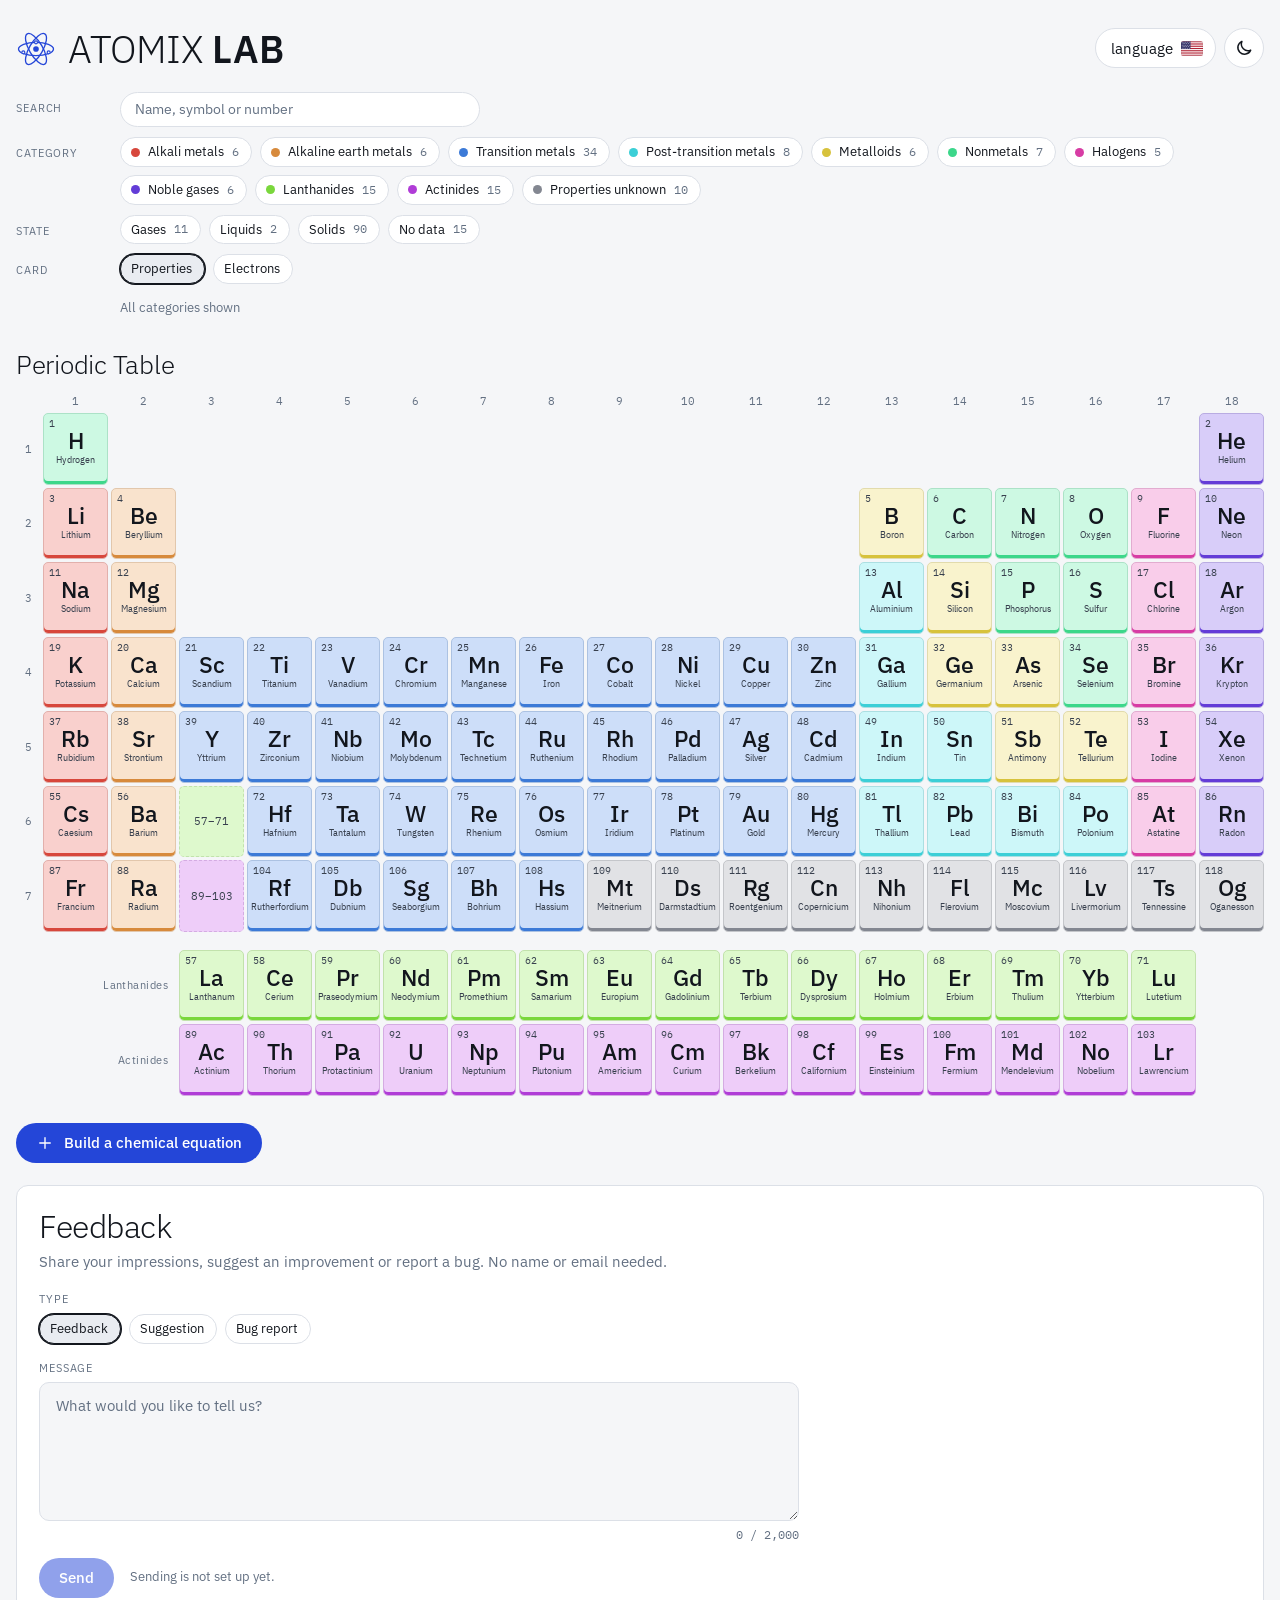
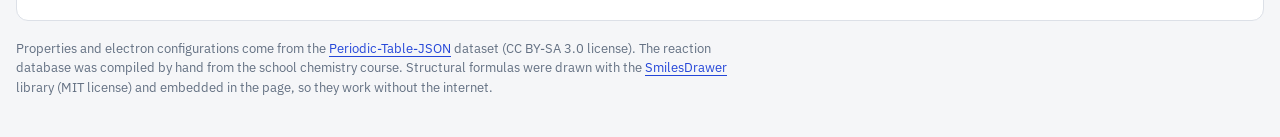
==== index.html @ e578d587 "Add files via upload" ====
<!doctype html>
<html lang="en">
<head>
<meta charset="utf-8">
<meta name="viewport" content="width=device-width,initial-scale=1,viewport-fit=cover">
<title>ATOMIX LAB — Interactive Periodic Table and Chemical Equations</title>
<meta name="description" content="Interactive periodic table with element properties and electron configurations. Balance chemical equations and explore school chemistry reactions.">
<meta name="robots" content="index, follow">
<!-- TODO: когда появится домен, добавить сюда:
<link rel="canonical" href="https://ДОМЕН/">
<meta property="og:url" content="https://ДОМЕН/">
-->
<meta property="og:type" content="website">
<meta property="og:site_name" content="ATOMIX LAB">
<meta property="og:title" content="ATOMIX LAB — Interactive Periodic Table and Chemical Equations">
<meta property="og:description" content="Interactive periodic table with element properties and electron configurations. Balance chemical equations and explore school chemistry reactions.">
<meta property="og:locale" content="en_US">
<meta property="og:locale:alternate" content="ru_RU">
<meta name="twitter:card" content="summary">
<meta name="claude:viewport-fit-sides" content="cover">
<link rel="stylesheet" href="https://fonts.googleapis.com/css2?family=IBM+Plex+Mono:wght@400;500&family=IBM+Plex+Sans+Condensed:wght@400;500&family=IBM+Plex+Sans:wght@300;400;500&display=swap">
<link rel="stylesheet" href="style.css">
</head>
<body>

<main class="page">
  <header>
    <div class="logo">
      <svg class="logo-atom" viewBox="0 0 48 48" aria-hidden="true">
        <ellipse cx="24" cy="24" rx="21" ry="8"/>
        <ellipse cx="24" cy="24" rx="21" ry="8" transform="rotate(60 24 24)"/>
        <ellipse cx="24" cy="24" rx="21" ry="8" transform="rotate(120 24 24)"/>
        <circle class="logo-e" cx="24" cy="16" r="1.8"/>
        <circle class="logo-e" cx="39.2" cy="28" r="1.8"/>
        <circle class="logo-e" cx="8.8" cy="28" r="1.8"/>
        <circle class="logo-nucleus" cx="24" cy="24" r="3.4"/>
      </svg>
      <h1>ATOMIX <span class="logo-lab">LAB</span></h1>
    </div>
    <div class="head-actions">
    <button type="button" class="lang-btn" id="lang-btn" data-lang="en" aria-label="Language: English. Switch to Russian">
      <span class="lang-word">language</span>
      <svg class="flag flag-en" viewBox="0 0 30 20" aria-hidden="true"><defs><clipPath id="flag-clip-en"><rect width="30" height="20" rx="3"/></clipPath></defs><g clip-path="url(#flag-clip-en)"><rect width="30" height="20" fill="#fff"/><rect y="0.000" width="30" height="1.539" fill="#B22234"/><rect y="3.077" width="30" height="1.539" fill="#B22234"/><rect y="6.154" width="30" height="1.539" fill="#B22234"/><rect y="9.231" width="30" height="1.539" fill="#B22234"/><rect y="12.308" width="30" height="1.539" fill="#B22234"/><rect y="15.385" width="30" height="1.539" fill="#B22234"/><rect y="18.462" width="30" height="1.539" fill="#B22234"/><rect width="13" height="10.77" fill="#3C3B6E"/><circle cx="1.60" cy="1.30" r="0.55" fill="#fff"/><circle cx="4.05" cy="1.30" r="0.55" fill="#fff"/><circle cx="6.50" cy="1.30" r="0.55" fill="#fff"/><circle cx="8.95" cy="1.30" r="0.55" fill="#fff"/><circle cx="11.40" cy="1.30" r="0.55" fill="#fff"/><circle cx="2.82" cy="3.35" r="0.55" fill="#fff"/><circle cx="5.27" cy="3.35" r="0.55" fill="#fff"/><circle cx="7.72" cy="3.35" r="0.55" fill="#fff"/><circle cx="10.17" cy="3.35" r="0.55" fill="#fff"/><circle cx="1.60" cy="5.40" r="0.55" fill="#fff"/><circle cx="4.05" cy="5.40" r="0.55" fill="#fff"/><circle cx="6.50" cy="5.40" r="0.55" fill="#fff"/><circle cx="8.95" cy="5.40" r="0.55" fill="#fff"/><circle cx="11.40" cy="5.40" r="0.55" fill="#fff"/><circle cx="2.82" cy="7.45" r="0.55" fill="#fff"/><circle cx="5.27" cy="7.45" r="0.55" fill="#fff"/><circle cx="7.72" cy="7.45" r="0.55" fill="#fff"/><circle cx="10.17" cy="7.45" r="0.55" fill="#fff"/><circle cx="1.60" cy="9.50" r="0.55" fill="#fff"/><circle cx="4.05" cy="9.50" r="0.55" fill="#fff"/><circle cx="6.50" cy="9.50" r="0.55" fill="#fff"/><circle cx="8.95" cy="9.50" r="0.55" fill="#fff"/><circle cx="11.40" cy="9.50" r="0.55" fill="#fff"/></g><rect x="0.25" y="0.25" width="29.5" height="19.5" rx="2.8" fill="none" stroke="rgba(0,0,0,.18)" stroke-width="0.5"/></svg>
      <svg class="flag flag-ru" viewBox="0 0 30 20" aria-hidden="true"><defs><clipPath id="flag-clip-ru"><rect width="30" height="20" rx="3"/></clipPath></defs><g clip-path="url(#flag-clip-ru)"><rect width="30" height="6.67" fill="#fff"/><rect y="6.67" width="30" height="6.67" fill="#0039A6"/><rect y="13.33" width="30" height="6.67" fill="#D52B1E"/></g><rect x="0.25" y="0.25" width="29.5" height="19.5" rx="2.8" fill="none" stroke="rgba(0,0,0,.18)" stroke-width="0.5"/></svg>
    </button>
    <button type="button" class="theme-btn" id="theme-btn" data-now="light" aria-label="Switch to dark theme" title="Change theme" data-ru-title="Сменить тему">
      <svg class="i-moon" viewBox="0 0 24 24" aria-hidden="true"><path d="M20 14.5A8 8 0 0 1 9.5 4 8 8 0 1 0 20 14.5z"/></svg>
      <svg class="i-sun" viewBox="0 0 24 24" aria-hidden="true"><circle cx="12" cy="12" r="4"/><path d="M12 2v2M12 20v2M2 12h2M20 12h2M4.9 4.9l1.4 1.4M17.7 17.7l1.4 1.4M4.9 19.1l1.4-1.4M17.7 6.3l1.4-1.4"/></svg>
    </button>
    </div>
  </header>

  <section class="filters" aria-label="Highlight elements" data-ru-aria-label="Подсветка элементов">
    <div class="frow">
      <label class="flabel" for="q" data-ru="Поиск">Search</label>
      <div class="search">
        <input id="q" type="search" autocomplete="off" spellcheck="false" enterkeyhint="search" placeholder="Name, symbol or number" data-ru-placeholder="Название, символ или номер" aria-invalid="false" aria-describedby="q-err">
        <p class="q-err" id="q-err" role="alert" hidden></p>
      </div>
    </div>
    <div class="frow">
      <span class="flabel" id="lab-cat" data-ru="Категория">Category</span>
      <div class="chips" id="cat-chips" role="group" aria-labelledby="lab-cat"></div>
    </div>
    <div class="frow">
      <span class="flabel" id="lab-st" data-ru="Состояние">State</span>
      <div class="chips" id="st-chips" role="group" aria-labelledby="lab-st"></div>
    </div>
    <div class="frow">
      <span class="flabel" id="lab-mode" data-ru="Плашка">Card</span>
      <div class="chips" id="mode-chips" role="group" aria-labelledby="lab-mode">
        <button type="button" class="chip" data-mode="props" aria-pressed="true"><span data-ru="Свойства">Properties</span></button>
        <button type="button" class="chip" data-mode="elec" aria-pressed="false"><span data-ru="Электроны">Electrons</span></button>
      </div>
    </div>
    <div class="fstatus">
      <span id="status" aria-live="polite"></span>
      <button type="button" class="link" id="reset" hidden data-ru="Сбросить">Reset</button>
    </div>
  </section>

  <div class="detail detail--stack" aria-live="polite"></div>

  <div class="pick-zone">
  <div class="pick-bar" id="pick-bar" hidden>
    <span class="pb-title" data-ru="Выбор для реакции:">Picked for a reaction:</span>
    <div class="elchips" id="pick-bar-chips"></div>
    <span class="pb-count" id="pick-bar-count"></span>
    <span class="sp"></span>
    <button type="button" class="btn" id="pick-bar-go" data-ru="К реакциям ↓">To reactions ↓</button>
    <button type="button" class="btn" id="pick-bar-clear" data-ru="Очистить">Clear</button>
    <button type="button" class="btn" id="pick-bar-done" data-ru="Готово">Done</button>
  </div>

  <h2 class="table-heading" data-ru="Таблица Менделеева">Periodic Table</h2>
  <div class="scroller">
    <div class="pt">
      <div class="grid" id="grid"></div>
    </div>
  </div>
  </div>

  <div class="eq-launch">
    <button type="button" class="btn-primary" id="eq-open" aria-expanded="false" aria-controls="eq">
      <svg viewBox="0 0 24 24" aria-hidden="true"><path d="M12 5v14M5 12h14"/></svg>
      <span>Build a chemical equation</span>
    </button>
  </div>

  <section class="eq" id="eq" aria-labelledby="eq-title" hidden>
    <div class="eq-head">
      <h2 id="eq-title" data-ru="Химические уравнения">Chemical equations</h2>
      <p data-ru="Введите уравнение или выберите элементы в таблице. Расставим коэффициенты, проверим, сходятся ли атомы, и расскажем о реакции, если она есть в нашей базе.">Type an equation or pick elements in the table. We will balance it, check that the atoms add up, and tell you about the reaction if it is in our database.</p>
    </div>

    <div class="eq-tabs" role="tablist" aria-label="How to build the equation" data-ru-aria-label="Способ составления уравнения">
      <button type="button" role="tab" class="eq-tab" id="tab-manual" aria-selected="true" aria-controls="panel-manual" data-ru="Ввести вручную">Type it in</button>
      <button type="button" role="tab" class="eq-tab" id="tab-pick" aria-selected="false" aria-controls="panel-pick" tabindex="-1" data-ru="Выбрать в таблице">Pick in the table</button>
      <button type="button" role="tab" class="eq-tab" id="tab-catalog" aria-selected="false" aria-controls="panel-catalog" tabindex="-1" data-ru="Каталог по темам">Catalog by topic</button>
    </div>

    <div class="eq-panel" id="panel-manual" role="tabpanel" aria-labelledby="tab-manual">
      <div class="eq-field">
        <label for="eq-input" data-ru="Уравнение">Equation</label>
        <input id="eq-input" class="eq-input" type="text" role="combobox" aria-autocomplete="list" aria-expanded="false" aria-controls="eq-sugg" autocomplete="off" autocapitalize="off" autocorrect="off" spellcheck="false" enterkeyhint="go" placeholder="For example: H2 + O2 = H2O" data-ru-placeholder="Например: H2 + O2 = H2O" aria-describedby="eq-hint">
        <ul class="eq-sugg" id="eq-sugg" role="listbox" aria-label="Suggestions" data-ru-aria-label="Подсказки" hidden></ul>
      </div>
      <div class="eq-tools">
        <button type="button" class="ins" data-ins=" + " aria-label="Insert a plus sign" data-ru-aria-label="Вставить знак плюс">+</button>
        <button type="button" class="ins" data-ins=" → " aria-label="Insert an arrow" data-ru-aria-label="Вставить стрелку">→</button>
        <button type="button" class="ins" data-ins=" ⇌ " aria-label="Insert the reversible reaction sign" data-ru-aria-label="Вставить знак обратимой реакции">⇌</button>
        <button type="button" class="ins" data-ins="(" aria-label="Insert an opening bracket" data-ru-aria-label="Вставить открывающую скобку">(</button>
        <button type="button" class="ins" data-ins=")" aria-label="Insert a closing bracket" data-ru-aria-label="Вставить закрывающую скобку">)</button>
        <button type="button" class="ins" data-ins="·" aria-label="Insert the hydrate dot" data-ru-aria-label="Вставить точку кристаллогидрата">·</button>
        <span class="sp"></span>
        <button type="button" class="btn-primary" id="eq-check" data-ru="Проверить">Check</button>
        <button type="button" class="btn" id="eq-clear" data-ru="Очистить">Clear</button>
      </div>
      <div class="eq-preview" id="eq-preview"></div>
      <p class="res-note" id="eq-hint" data-ru="Индексы пишите обычными цифрами (H2O), коэффициенты — перед формулой (2H2). Между частями — «=» или «→». Можно ввести только исходные вещества: «Zn + HCl».
        Ионы: Ba2+, SO4 2- или SO4^2-. Органика: связи «-», «=», «≡» пишите без пробелов (CH2=CH2), а знак реакции — стрелкой «→». Полимеры: nCH2=CH2 → (-CH2-CH2-)n.">Write subscripts as ordinary digits (H2O) and coefficients before the formula (2H2). Separate the two sides with “=” or “→”. You can also type only the reactants: “Zn + HCl”.
        Ions: Ba2+, SO4 2- or SO4^2-. Organic compounds: write bonds “-”, “=”, “≡” without spaces (CH2=CH2) and the reaction sign as an arrow “→”. Polymers: nCH2=CH2 → (-CH2-CH2-)n.</p>
      <div class="eq-result" id="eq-result-manual"></div>
    </div>

    <div class="eq-panel" id="panel-pick" role="tabpanel" aria-labelledby="tab-pick" hidden>
      <p class="pick-help" data-ru="Нажимайте на элементы в таблице выше — можно выбрать два и больше. Покажем реакции из базы, в исходных веществах которых есть все выбранные элементы.">Tap elements in the table above — you can pick two or more. We will show reactions from the database whose reactants contain all the picked elements.</p>
      <div class="pick-tray">
        <div class="elchips" id="pick-chips"></div>
        <button type="button" class="btn" id="pick-clear" data-ru="Очистить выбор">Clear selection</button>
        <button type="button" class="btn" id="pick-totable" data-ru="↑ К таблице">↑ To the table</button>
      </div>
      <div class="rx-groups" id="pick-results"></div>
      <div class="eq-result" id="eq-result-pick"></div>
    </div>

    <div class="eq-panel" id="panel-catalog" role="tabpanel" aria-labelledby="tab-catalog" hidden>
      <p class="pick-help" data-ru="Все реакции базы, сгруппированные по темам школьного курса и кодификатора ЕГЭ. Откройте тему и выберите реакцию.">All reactions in the database, grouped by the topics of the school course and the exam syllabus. Open a topic and choose a reaction.</p>
      <div class="cat-list" id="catalog-list"></div>
      <div class="eq-result" id="eq-result-catalog"></div>
    </div>

    <p class="eq-db-note" id="eq-db-note"></p>
    <p class="sr-only" id="eq-status" role="status"></p>
  </section>

  <!-- Обратная связь. Сообщения уходят через Web3Forms (https://web3forms.com):
       ключ доступа вставляется в data-access-key; пока он пустой, отправка выключена. -->
  <section class="fb" id="feedback" aria-labelledby="fb-title">
    <div class="eq-head">
      <h2 id="fb-title" data-ru="Обратная связь">Feedback</h2>
      <p data-ru="Поделитесь впечатлениями, предложите улучшение или сообщите об ошибке. Имя и email не нужны.">Share your impressions, suggest an improvement or report a bug. No name or email needed.</p>
    </div>
    <form class="fb-form" id="fb-form" data-access-key="" novalidate>
      <fieldset class="fb-types">
        <legend class="fb-label" data-ru="Тип обращения">Type</legend>
        <div class="chips">
          <label class="chip fb-type"><input type="radio" name="type" value="Feedback" checked><span data-ru="Отзыв">Feedback</span></label>
          <label class="chip fb-type"><input type="radio" name="type" value="Suggestion"><span data-ru="Предложение">Suggestion</span></label>
          <label class="chip fb-type"><input type="radio" name="type" value="Bug report"><span data-ru="Ошибка">Bug report</span></label>
        </div>
      </fieldset>
      <div class="fb-field">
        <label class="fb-label" for="fb-msg" data-ru="Сообщение">Message</label>
        <textarea class="fb-msg" id="fb-msg" name="message" rows="5" maxlength="2000" required placeholder="What would you like to tell us?" data-ru-placeholder="Что вы хотите рассказать?" aria-invalid="false" aria-describedby="fb-err fb-count"></textarea>
        <div class="fb-meta">
          <p class="q-err" id="fb-err" role="alert" hidden></p>
          <span class="fb-count" id="fb-count"></span>
        </div>
      </div>
      <input type="checkbox" name="botcheck" class="fb-hp" tabindex="-1" autocomplete="off" aria-hidden="true">
      <div class="fb-actions">
        <button type="submit" class="btn-primary" id="fb-send" data-ru="Отправить">Send</button>
        <p class="fb-status" id="fb-status" role="status"></p>
      </div>
    </form>
  </section>

  <p class="note" data-ru="Свойства и электронные конфигурации взяты из набора &lt;a href=&quot;https://github.com/Bowserinator/Periodic-Table-JSON&quot; target=&quot;_blank&quot; rel=&quot;noopener&quot;&gt;Periodic-Table-JSON&lt;/a&gt; (лицензия CC BY-SA 3.0). База химических реакций составлена вручную по школьному курсу химии. Структурные формулы нарисованы с помощью библиотеки &lt;a href=&quot;https://github.com/reymond-group/smilesDrawer&quot; target=&quot;_blank&quot; rel=&quot;noopener&quot;&gt;SmilesDrawer&lt;/a&gt; (лицензия MIT) и встроены в страницу, поэтому интернет для них не нужен.">Properties and electron configurations come from the <a href="https://github.com/Bowserinator/Periodic-Table-JSON" target="_blank" rel="noopener">Periodic-Table-JSON</a> dataset (CC BY-SA 3.0 license). The reaction database was compiled by hand from the school chemistry course. Structural formulas were drawn with the <a href="https://github.com/reymond-group/smilesDrawer" target="_blank" rel="noopener">SmilesDrawer</a> library (MIT license) and embedded in the page, so they work without the internet.</p>
</main>

<script src="script.js"></script>
</body>
</html>
---- style.css ----
@charset "UTF-8";

/* ============================================================
   1. Базовые стили страницы (сброс отступов, безопасные зоны экрана)
   ============================================================ */
:root{color-scheme:light;box-sizing:border-box;padding-top:env(safe-area-inset-top,0px);padding-bottom:env(safe-area-inset-bottom,0px)}html{scroll-padding-top:env(safe-area-inset-top,0px)}body{margin:0;padding:0;font:14px -apple-system,BlinkMacSystemFont,sans-serif;background:#fff;color:#000}img{max-width:100%}[hidden]:not([hidden=until-found i]){display:none!important}

/* ============================================================
   2. Таблица Менделеева: шапка, фильтры, карточка элемента, сетка таблицы
   ============================================================ */
/* Layout: filter chips on top, then one 19-column grid (period labels + 18 groups); the element card sits in the empty area of periods 1-3. */
:root {
  --bg: #f5f6f8;
  --surface: #ffffff;
  --surface-2: #e9ecf1;
  --fg: #12161d;
  --fg-soft: #38404e;
  --muted: #637082;
  --line: #dce0e7;
  --accent: #2446d8;
  --danger: #c4321f;
  --cell-s: 80%;
  --cell-l: 89%;
  --cell-bd-s: 48%;
  --cell-bd-l: 78%;
  --stripe-s: 66%;
  --stripe-l: 54%;
  --font-body: "IBM Plex Sans", system-ui, -apple-system, "Segoe UI", sans-serif;
  --font-cond: "IBM Plex Sans Condensed", "IBM Plex Sans", system-ui, sans-serif;
  --font-mono: "IBM Plex Mono", ui-monospace, Consolas, monospace;
}
@media (prefers-color-scheme: dark) {
  :root:not([data-theme="light"]) {
    --bg: #0e1116;
    --surface: #161a21;
    --surface-2: #222833;
    --fg: #e9ecf1;
    --fg-soft: #c2c9d4;
    --muted: #8f98a6;
    --line: #262c36;
    --accent: #8aa2ff; --danger: #ff8f7f;
    --cell-s: 40%;
    --cell-l: 21%;
    --cell-bd-s: 36%;
    --cell-bd-l: 31%;
    --stripe-s: 62%;
    --stripe-l: 56%;
    color-scheme: dark;
  }
}
:root[data-theme="dark"] {
  --bg: #0e1116;
  --surface: #161a21;
  --surface-2: #222833;
  --fg: #e9ecf1;
  --fg-soft: #c2c9d4;
  --muted: #8f98a6;
  --line: #262c36;
  --accent: #8aa2ff; --danger: #ff8f7f;
  --cell-s: 40%;
  --cell-l: 21%;
  --cell-bd-s: 36%;
  --cell-bd-l: 31%;
  --stripe-s: 62%;
  --stripe-l: 56%;
  color-scheme: dark;
}

/* hue of each category */
.c-alkali { --h: 4; }
.c-alkaline { --h: 30; }
.c-metalloid { --h: 52; }
.c-lanthanide { --h: 96; }
.c-nonmetal { --h: 150; }
.c-post { --h: 183; }
.c-transition { --h: 216; }
.c-noble { --h: 255; }
.c-actinide { --h: 285; }
.c-halogen { --h: 320; }
.c-unknown { --h: 220; --cell-s: 6%; --cell-bd-s: 6%; --stripe-s: 6%; }

* { box-sizing: border-box; }
body {
  background: var(--bg);
  color: var(--fg);
  font: 400 15px/1.5 var(--font-body);
  padding-block: 28px 40px;
  padding-left: max(16px, env(safe-area-inset-left, 0px));
  padding-right: max(16px, env(safe-area-inset-right, 0px));
}
.page { max-width: 1320px; margin: 0 auto; min-width: 0; }

h1 {
  margin: 0;
  font-weight: 300;
  font-size: clamp(26px, 3.6vw, 38px);
  line-height: 1.1;
  letter-spacing: -0.01em;
  text-wrap: balance;
}
.lede { margin: 8px 0 0; color: var(--muted); max-width: 62ch; }

header { display: flex; align-items: flex-start; justify-content: space-between; gap: 16px; }
.logo { display: flex; align-items: center; gap: 12px; min-width: 0; }
.logo-atom { flex: none; width: clamp(30px, 3.6vw, 40px); height: clamp(30px, 3.6vw, 40px); color: var(--accent); }
.logo-atom ellipse { fill: none; stroke: currentColor; stroke-width: 1.6; }
.logo-atom .logo-e { fill: var(--bg); stroke: currentColor; stroke-width: 1.4; }
.logo-atom .logo-nucleus { fill: currentColor; }
.logo-lab { font-weight: 600; }
.table-heading {
  margin: 28px 0 12px;
  font-weight: 300;
  font-size: clamp(20px, 2.6vw, 26px);
  line-height: 1.15;
  letter-spacing: -0.01em;
}
.theme-btn {
  flex: none;
  display: grid;
  place-items: center;
  width: 40px;
  height: 40px;
  border: 1px solid var(--line);
  border-radius: 50%;
  background: var(--surface);
  color: var(--fg);
  cursor: pointer;
  transition: border-color 0.15s;
}
.theme-btn:hover { border-color: var(--muted); }
.theme-btn:focus-visible { outline: 2px solid var(--accent); outline-offset: 2px; }
.theme-btn svg { width: 20px; height: 20px; fill: none; stroke: currentColor; stroke-width: 1.8; stroke-linecap: round; stroke-linejoin: round; }
.theme-btn .i-sun { display: none; }
.theme-btn[data-now="dark"] .i-sun { display: block; }
.theme-btn[data-now="dark"] .i-moon { display: none; }
/* переключатель языка: овальная кнопка рядом с кнопкой темы */
.head-actions { flex: none; display: flex; align-items: center; gap: 8px; }
.lang-btn {
  display: inline-flex;
  align-items: center;
  gap: 8px;
  height: 40px;
  padding: 0 12px 0 15px;
  border: 1px solid var(--line);
  border-radius: 999px;
  background: var(--surface);
  color: var(--fg);
  font: 400 15px/1 var(--font-body);
  cursor: pointer;
  transition: border-color 0.15s;
}
.lang-btn:hover { border-color: var(--muted); }
.lang-btn:focus-visible { outline: 2px solid var(--accent); outline-offset: 2px; }
.lang-btn .flag { display: block; flex: none; width: 22px; height: 15px; }
.lang-btn[data-lang="en"] .flag-ru, .lang-btn[data-lang="ru"] .flag-en { display: none; }
/* узкий экран: логотип и обе кнопки помещаются в одну строку */
.logo h1 { white-space: nowrap; }
@media (max-width: 480px) {
  header { gap: 10px; }
  .logo { gap: 8px; }
  .logo-atom { width: 28px; height: 28px; }
  h1 { font-size: clamp(19px, 5.6vw, 26px); }
}
@media (max-width: 400px) {
  .head-actions { gap: 6px; }
  .lang-btn { gap: 6px; padding: 0 10px 0 12px; font-size: 14px; }
}
@media (max-width: 360px) {
  .lang-btn { padding: 0 8px 0 10px; font-size: 13px; }
  .lang-btn .flag { width: 20px; height: 14px; }
}
@media (max-width: 340px) {
  header { gap: 8px; }
  .logo { gap: 6px; }
  .logo-atom { width: 24px; height: 24px; }
  h1 { font-size: 17px; }
  .lang-btn { padding: 0 7px 0 9px; }
}

/* filters */
.filters { display: grid; gap: 10px; margin-block: 22px 18px; }
.frow { display: grid; grid-template-columns: 92px 1fr; gap: 12px; align-items: start; }
.flabel {
  padding-top: 8px;
  font-size: 11px;
  letter-spacing: 0.08em;
  text-transform: uppercase;
  color: var(--muted);
}
.chips { display: flex; flex-wrap: wrap; gap: 8px; min-width: 0; }
.chip {
  display: inline-flex;
  align-items: center;
  gap: 8px;
  padding: 6px 12px 6px 10px;
  border: 1px solid var(--line);
  border-radius: 999px;
  background: var(--surface);
  color: var(--fg);
  font: 400 13px/1.2 var(--font-body);
  cursor: pointer;
  transition: border-color 0.15s, background-color 0.15s;
}
.chip.cat { --chip-on: hsl(var(--h) var(--cell-s) var(--cell-l)); }
.chip:hover { border-color: var(--muted); }
.chip .dot {
  width: 9px;
  height: 9px;
  border-radius: 50%;
  background: hsl(var(--h) var(--stripe-s) var(--stripe-l));
}
.chip .n { font-family: var(--font-mono); font-size: 11.5px; color: var(--muted); }
.chip[aria-pressed="true"] {
  border-color: var(--fg);
  box-shadow: 0 0 0 1px var(--fg);
  background: var(--chip-on, var(--surface-2));
}
.chip:focus-visible, .el:focus-visible, .link:focus-visible {
  outline: 2px solid var(--accent);
  outline-offset: 2px;
}
.fstatus {
  display: flex;
  align-items: center;
  gap: 12px;
  min-height: 28px;
  padding-left: 104px;
  font-size: 13px;
  color: var(--muted);
}
.link {
  border: 0;
  background: none;
  padding: 2px 0;
  color: var(--accent);
  font: inherit;
  cursor: pointer;
  text-decoration: underline;
  text-underline-offset: 3px;
}

/* element card */
.detail {
  display: flex;
  gap: 18px;
  align-items: stretch;
  min-width: 0;
  padding: 12px;
  background: var(--surface);
  border: 1px solid var(--line);
  border-radius: 10px;
}
.detail--grid {
  grid-column: 4 / 14;
  grid-row: 2 / 5;
  opacity: 0;
  visibility: hidden;
  pointer-events: none;
  transition: opacity 0.12s, visibility 0s 0.12s;
}
.detail--grid.is-on { opacity: 1; visibility: visible; transition: opacity 0.12s; }
.detail--grid .big { width: calc(var(--rowh) * 2.1); }
.detail--stack {
  display: none;
  position: fixed;
  left: 0;
  right: 0;
  bottom: 0;
  z-index: 30;
  margin: 0;
  padding: 12px max(16px, env(safe-area-inset-right, 0px)) calc(14px + env(safe-area-inset-bottom, 0px)) max(16px, env(safe-area-inset-left, 0px));
  border-radius: 14px 14px 0 0;
  border-bottom: 0;
  box-shadow: 0 -10px 30px rgba(0, 0, 0, 0.22);
  pointer-events: none;
  visibility: hidden;
  transform: translateY(100%);
  transition: transform 0.18s, visibility 0s 0.18s;
}
.detail--stack.is-on { visibility: visible; transform: translateY(0); transition: transform 0.18s; }
.detail--stack .big { width: 104px; height: 104px; }
.detail--stack .big .sym { font-size: 44px; }
.detail--stack .big .z { top: 6px; left: 8px; font-size: 11px; }
.big {
  position: relative;
  flex: none;
  display: grid;
  place-items: center;
  border-radius: 8px;
  background: hsl(var(--h) var(--cell-s) var(--cell-l));
  border: 1px solid hsl(var(--h) var(--cell-bd-s) var(--cell-bd-l));
  box-shadow: inset 0 -4px 0 hsl(var(--h) var(--stripe-s) var(--stripe-l));
}
.big .z { position: absolute; top: 8px; left: 10px; font: 400 13px var(--font-mono); color: var(--fg-soft); }
.big .sym {
  font-weight: 500;
  font-size: clamp(40px, calc(var(--cell, 60px) * 1.1), 72px);
  line-height: 1;
  letter-spacing: -0.02em;
}
.info { flex: 1; min-width: 0; display: flex; flex-direction: column; justify-content: flex-start; gap: 10px; }
.head { display: flex; flex-wrap: wrap; align-items: baseline; gap: 2px 12px; }
.head h2 { margin: 0; font-size: 22px; font-weight: 500; letter-spacing: -0.01em; line-height: 1.15; }
.catline { display: inline-flex; align-items: center; gap: 8px; font-size: 13px; color: var(--fg-soft); }
.catline .dot { width: 9px; height: 9px; border-radius: 50%; background: hsl(var(--h) var(--stripe-s) var(--stripe-l)); }
.facts { display: grid; grid-template-columns: repeat(auto-fit, minmax(104px, 1fr)); gap: 8px 12px; margin: 0; }
.detail--grid .facts { grid-template-columns: repeat(4, minmax(0, 1fr)); }
.facts .wide { grid-column: span 2; }
.facts dt { font-size: 11px; line-height: 1.2; color: var(--muted); }
.facts dd { margin: 2px 0 0; display: flex; flex-wrap: wrap; align-items: baseline; gap: 0 4px; font: 500 14px/1.3 var(--font-mono); }
.facts .u { font: 400 11px var(--font-body); color: var(--muted); }
.na { color: var(--muted); font-weight: 400; }

.blocks { display: grid; gap: 9px; }
.blk .lab { font-size: 11px; line-height: 1.2; color: var(--muted); }
.blk .val { margin-top: 2px; font: 400 13px/1.4 var(--font-mono); }
.blk .val.strong { font-size: 17px; font-weight: 500; }
.o { white-space: nowrap; }
.o sup { font-size: 0.7em; line-height: 0; vertical-align: super; }

.big svg { display: block; width: 100%; height: auto; padding: 4px; }
.ring { fill: none; stroke: hsl(var(--h) var(--cell-bd-s) var(--cell-bd-l)); stroke-width: 0.6; }
.nuc { fill: var(--fg); }
.ed { fill: hsl(var(--h) var(--stripe-s) var(--stripe-l)); }
.note + .note { margin-top: 8px; }
.note a { color: var(--accent); text-underline-offset: 3px; }

/* the table */
.scroller { overflow-x: auto; padding-bottom: 6px; }
.pt { container-type: inline-size; min-width: 1240px; }
.grid {
  --cell: calc((100cqw - 24px - 54px) / 18);
  --rowh: calc(var(--cell) * 1.1);
  display: grid;
  grid-template-columns: 24px repeat(18, minmax(0, 1fr));
  grid-template-rows: 18px repeat(7, var(--rowh)) 12px repeat(2, var(--rowh));
  gap: 3px;
}
.glabel, .plabel {
  display: grid;
  place-items: center;
  font: 400 11px var(--font-mono);
  color: var(--muted);
}
.flab {
  align-self: center;
  justify-self: end;
  padding-right: 8px;
  font-size: 11px;
  letter-spacing: 0.04em;
  color: var(--muted);
}
.el {
  position: relative;
  display: flex;
  flex-direction: column;
  align-items: center;
  justify-content: center;
  min-width: 0;
  padding: 0 0 3px;
  border-radius: 5px;
  border: 1px solid hsl(var(--h) var(--cell-bd-s) var(--cell-bd-l));
  background: hsl(var(--h) var(--cell-s) var(--cell-l));
  box-shadow: inset 0 -3px 0 hsl(var(--h) var(--stripe-s) var(--stripe-l));
  color: var(--fg);
  font: inherit;
  cursor: pointer;
  transition: opacity 0.18s, border-color 0.15s;
}
.el .n {
  position: absolute;
  top: 3px;
  left: 5px;
  font: 400 calc(var(--cell) * 0.15) var(--font-mono);
  color: var(--fg-soft);
}
.el .s { font-weight: 500; font-size: calc(var(--cell) * 0.36); line-height: 1.05; }
.el .nm {
  max-width: 100%;
  padding-inline: 2px;
  overflow: hidden;
  white-space: nowrap;
  font: 400 calc(var(--cell) * 0.15) var(--font-cond);
  color: var(--fg-soft);
}
.el:hover, .el.hit { border-color: hsl(var(--h) var(--stripe-s) var(--stripe-l)); }
.el.dim, .ph.dim { opacity: 0.17; }
.el.dim:hover { opacity: 0.55; }
.ph {
  display: grid;
  place-items: center;
  border-radius: 5px;
  border: 1px dashed hsl(var(--h) var(--cell-bd-s) var(--cell-bd-l));
  background: hsl(var(--h) var(--cell-s) var(--cell-l));
  font: 400 calc(var(--cell) * 0.17) var(--font-mono);
  color: var(--fg-soft);
  transition: opacity 0.18s;
}

.note { margin: 18px 0 0; max-width: 90ch; font-size: 13px; color: var(--muted); }

@media (max-width: 899px) {
  .detail--grid { display: none; }
  .detail--stack { display: flex; }
}
@media (max-width: 640px) {
  .frow { grid-template-columns: 1fr; gap: 4px; }
  .flabel { padding-top: 0; }
  .fstatus { padding-left: 0; }
  .detail--stack .big { width: 84px; height: 84px; }
  .detail--stack .big .sym { font-size: 34px; }
  .facts { grid-template-columns: repeat(2, 1fr); }
}
.search input {
  width: min(100%, 360px);
  padding: 7px 14px;
  border: 1px solid var(--line);
  border-radius: 999px;
  background: var(--surface);
  color: var(--fg);
  font: 400 14px/1.4 var(--font-body);
}
.search { display: flex; flex-wrap: wrap; align-items: center; gap: 6px 14px; min-width: 0; }
.search input::placeholder { color: var(--muted); }
.search input[aria-invalid="true"] { border-color: var(--danger); box-shadow: 0 0 0 1px var(--danger); }
.search input[aria-invalid="true"]:focus-visible { outline-color: var(--danger); }
.q-err { margin: 0; font-size: 13px; line-height: 1.4; color: var(--danger); }
.search input:hover { border-color: var(--muted); }
.search input:focus-visible { outline: 2px solid var(--accent); outline-offset: 2px; }
.hsym {
  display: none;
  padding: 1px 8px;
  border-radius: 6px;
  font: 500 18px/1.3 var(--font-body);
  background: hsl(var(--h) var(--cell-s) var(--cell-l));
  border: 1px solid hsl(var(--h) var(--cell-bd-s) var(--cell-bd-l));
  box-shadow: inset 0 -2px 0 hsl(var(--h) var(--stripe-s) var(--stripe-l));
}
.hsym i { margin-right: 5px; font: 400 10px var(--font-mono); font-style: normal; color: var(--fg-soft); }
.pmark { font-size: 12px; color: var(--muted); }

/* планшет и телефон: таблица по ширине экрана, только символы */
@media (max-width: 899px) {
  .page { padding-bottom: 260px; }
  .pt { min-width: 0; }
  .scroller { overflow-x: visible; padding-bottom: 0; }
  .grid {
    --cell: calc((100cqw - 14px - 36px) / 18);
    --rowh: clamp(26px, calc(var(--cell) * 1.15), 46px);
    grid-template-columns: 14px repeat(18, minmax(0, 1fr));
    grid-template-rows: 14px repeat(7, var(--rowh)) 8px repeat(2, var(--rowh));
    gap: 2px;
  }
  .glabel, .plabel { font-size: 9px; }
  .flab { display: none; }
  .el {
    padding: 0;
    border-radius: 3px;
    box-shadow: inset 0 -2px 0 hsl(var(--h) var(--stripe-s) var(--stripe-l));
    touch-action: manipulation;
  }
  .el .n, .el .nm { display: none; }
  .el .s { font-size: clamp(9.5px, calc(var(--cell) * 0.42), 20px); }
  .ph { font-size: 0; border-radius: 3px; }
}
@media (max-width: 640px) {
  .detail--stack:not(.is-elec) .big { display: none; }
  .detail--stack:not(.is-elec) .hsym { display: inline-block; }
  .detail--stack .facts { grid-template-columns: repeat(3, minmax(0, 1fr)); }
}
@media (prefers-reduced-motion: reduce) {
  * { transition: none !important; }
}

/* ============================================================
   3. Составитель химических уравнений (был <style id="equation-styles">)
   ============================================================ */
/* ============================================================
   ATOMIX LAB · стили составителя уравнений
   Используют те же цвета (--bg, --surface, --accent…) и шрифты, что и таблица.
   ============================================================ */
:root { --on-accent: #ffffff; --ok: #1d7a49; --warn: #985a00; --ok-bg: #e4f4ea; --warn-bg: #fbefd9; --err-bg: #fbe5e1; }
@media (prefers-color-scheme: dark) {
  :root:not([data-theme="light"]) { --on-accent: #0e1116; --ok: #6fd39b; --warn: #f0b45a; --ok-bg: #16291f; --warn-bg: #2d2412; --err-bg: #301b18; }
}
:root[data-theme="dark"] { --on-accent: #0e1116; --ok: #6fd39b; --warn: #f0b45a; --ok-bg: #16291f; --warn-bg: #2d2412; --err-bg: #301b18; }

/* кнопка под таблицей */
.eq-launch { display: flex; margin-top: 22px; }
.btn-primary {
  display: inline-flex; align-items: center; gap: 10px;
  padding: 11px 20px;
  border: 0; border-radius: 999px;
  background: var(--accent); color: var(--on-accent);
  font: 500 15px/1.2 var(--font-body);
  cursor: pointer;
  transition: filter 0.15s;
}
.btn-primary:hover { filter: brightness(1.08); }
.btn-primary:focus-visible, .btn:focus-visible, .eq-tab:focus-visible, .rx-item:focus-visible, .ins:focus-visible, .elchip button:focus-visible {
  outline: 2px solid var(--accent); outline-offset: 2px;
}
.btn-primary svg { width: 18px; height: 18px; fill: none; stroke: currentColor; stroke-width: 1.8; stroke-linecap: round; stroke-linejoin: round; transition: transform 0.18s; }
.btn-primary[aria-expanded="true"] svg { transform: rotate(45deg); }
.btn {
  display: inline-flex; align-items: center; gap: 6px;
  padding: 7px 14px;
  border: 1px solid var(--line); border-radius: 999px;
  background: var(--surface); color: var(--fg);
  font: 400 13px/1.2 var(--font-body);
  cursor: pointer;
  transition: border-color 0.15s;
}
.btn:hover { border-color: var(--muted); }
.btn[disabled] { opacity: 0.5; cursor: default; }

/* раздел */
.eq {
  margin-top: 16px;
  padding: 22px;
  background: var(--surface);
  border: 1px solid var(--line);
  border-radius: 12px;
  scroll-margin-top: 16px;
}
.eq-head h2 { margin: 0; font-weight: 300; font-size: clamp(24px, 3vw, 32px); line-height: 1.15; letter-spacing: -0.015em; }
.eq-head p { margin: 6px 0 0; color: var(--muted); max-width: 70ch; }
.eq-tabs { display: flex; flex-wrap: wrap; gap: 8px; margin: 18px 0 16px; }
.eq-tab {
  padding: 7px 14px;
  border: 1px solid var(--line); border-radius: 999px;
  background: var(--surface); color: var(--fg);
  font: 400 14px/1.2 var(--font-body);
  cursor: pointer;
  transition: border-color 0.15s, background-color 0.15s;
}
.eq-tab:hover { border-color: var(--muted); }
.eq-tab[aria-selected="true"] { border-color: var(--fg); box-shadow: 0 0 0 1px var(--fg); background: var(--surface-2); }

/* ручной ввод */
.eq-field { position: relative; max-width: 760px; }
.eq-field label { display: block; margin-bottom: 6px; font-size: 11px; letter-spacing: 0.08em; text-transform: uppercase; color: var(--muted); }
.eq-input {
  width: 100%;
  padding: 12px 16px;
  border: 1px solid var(--line); border-radius: 10px;
  background: var(--bg); color: var(--fg);
  font: 500 18px/1.4 var(--font-mono);
}
.eq-input::placeholder { color: var(--muted); font-weight: 400; }
.eq-input:hover { border-color: var(--muted); }
.eq-input:focus-visible { outline: 2px solid var(--accent); outline-offset: 2px; }
.eq-sugg {
  position: absolute; left: 0; right: 0; top: 100%; z-index: 40;
  margin: 6px 0 0; padding: 6px; list-style: none;
  max-height: 340px; overflow-y: auto;
  background: var(--surface);
  border: 1px solid var(--line); border-radius: 10px;
  box-shadow: 0 12px 32px rgba(0, 0, 0, 0.16);
}
.eq-sugg li {
  display: flex; align-items: baseline; gap: 12px;
  padding: 8px 10px; border-radius: 7px;
  cursor: pointer;
}
.eq-sugg li[aria-selected="true"], .eq-sugg li:hover { background: var(--surface-2); }
.eq-sugg .sf { flex: none; min-width: 84px; font: 500 15px var(--font-body); }
.eq-sugg .sn { flex: 1; min-width: 0; color: var(--fg-soft); font-size: 13.5px; }
.eq-sugg .sk { flex: none; font-size: 11px; color: var(--muted); }
.eq-sugg .sh { padding: 4px 10px 6px; font-size: 11px; color: var(--muted); cursor: default; }
.eq-sugg .sh:hover { background: none; }

.eq-tools { display: flex; flex-wrap: wrap; align-items: center; gap: 8px; margin-top: 12px; }
.ins {
  min-width: 38px; height: 34px; padding: 0 10px;
  border: 1px solid var(--line); border-radius: 8px;
  background: var(--surface); color: var(--fg);
  font: 500 15px var(--font-mono);
  cursor: pointer;
}
.ins:hover { border-color: var(--muted); }
.eq-tools .sp { flex: 1; }
.eq-preview { min-height: 22px; margin-top: 10px; font-size: 13px; color: var(--muted); }
.eq-preview .eqv { font-size: 15px; color: var(--fg); }
.eq-preview .link { font-size: 13px; }

/* формулы */
.fm sub, .eqv sub { font-size: 0.68em; line-height: 0; vertical-align: -0.28em; }
.cf { margin-right: 1px; }
.arr { padding: 0 0.35em; color: var(--muted); }
.pl { padding: 0 0.25em; color: var(--muted); }
.eqv { font-family: var(--font-body); font-weight: 500; white-space: normal; }

/* выбор элементов в таблице */
.pick-bar {
  position: sticky; top: 8px; z-index: 25;
  display: flex; flex-wrap: wrap; align-items: center; gap: 8px 12px;
  margin-bottom: 12px; padding: 10px 14px;
  background: var(--surface);
  border: 1px solid var(--accent); border-radius: 10px;
  box-shadow: 0 8px 22px rgba(0, 0, 0, 0.1);
}
.pick-bar .pb-title { font-size: 13px; color: var(--fg-soft); }
.pick-bar .pb-count { font-size: 13px; color: var(--muted); }
.pick-bar .sp { flex: 1; }
.grid.picking .el { cursor: copy; }
.grid.picking .el.picked {
  z-index: 2;
  outline: 2.5px solid var(--accent); outline-offset: 1px;
  border-color: hsl(var(--h) var(--stripe-s) var(--stripe-l));
}
.grid.picking .el.picked::after {
  content: attr(data-order);
  position: absolute; top: -7px; right: -7px;
  min-width: 17px; height: 17px; padding: 0 4px;
  display: grid; place-items: center;
  border-radius: 9px;
  background: var(--accent); color: var(--on-accent);
  font: 600 10px/1 var(--font-mono);
}
.elchips { display: flex; flex-wrap: wrap; gap: 6px; min-width: 0; }
.elchip {
  display: inline-flex; align-items: center; gap: 4px;
  padding: 2px 4px 2px 9px;
  border-radius: 6px;
  background: hsl(var(--h) var(--cell-s) var(--cell-l));
  border: 1px solid hsl(var(--h) var(--cell-bd-s) var(--cell-bd-l));
  box-shadow: inset 0 -2px 0 hsl(var(--h) var(--stripe-s) var(--stripe-l));
  font: 500 15px/1.4 var(--font-body);
}
.elchip button {
  display: grid; place-items: center;
  width: 20px; height: 20px; padding: 0;
  border: 0; border-radius: 4px;
  background: none; color: var(--fg-soft);
  font-size: 15px; line-height: 1;
  cursor: pointer;
}
.elchip button:hover { background: rgba(127, 127, 127, 0.18); }
.pick-help { margin: 0; color: var(--fg-soft); max-width: 70ch; }
.pick-tray { display: flex; flex-wrap: wrap; align-items: center; gap: 10px; margin: 12px 0 4px; min-height: 30px; }
.pick-tray .empty { font-size: 13px; color: var(--muted); }
.rx-groups { display: grid; gap: 16px; margin-top: 16px; }
.rx-group h3 { margin: 0 0 8px; font-size: 11px; font-weight: 400; letter-spacing: 0.08em; text-transform: uppercase; color: var(--muted); }
.rx-list { display: grid; gap: 6px; margin: 0; padding: 0; list-style: none; }
.rx-item {
  display: flex; flex-wrap: wrap; align-items: baseline; justify-content: space-between; gap: 4px 16px;
  width: 100%;
  padding: 10px 14px;
  border: 1px solid var(--line); border-radius: 9px;
  background: var(--bg); color: var(--fg);
  text-align: left; font: inherit;
  cursor: pointer;
  transition: border-color 0.15s;
}
.rx-item:hover { border-color: var(--muted); }
.rx-item[aria-current="true"] { border-color: var(--accent); box-shadow: 0 0 0 1px var(--accent); }
.rx-item .eqv { font-size: 16px; }
.rx-item .rt { font-size: 12.5px; color: var(--muted); }
.rx-more { margin-top: 8px; }

/* результат */
.eq-result:empty { display: none; }
.eq-result { margin-top: 18px; scroll-margin-top: 16px; }
.res {
  display: grid; gap: 16px;
  padding: 18px;
  background: var(--bg);
  border: 1px solid var(--line); border-radius: 12px;
}
.pill {
  display: inline-flex; align-items: center; gap: 7px;
  justify-self: start;
  padding: 4px 11px;
  border-radius: 999px;
  font-size: 12.5px; font-weight: 500;
}
.pill::before { content: ""; width: 7px; height: 7px; border-radius: 50%; background: currentColor; }
.pill.ok { color: var(--ok); background: var(--ok-bg); }
.pill.warn { color: var(--warn); background: var(--warn-bg); }
.pill.err { color: var(--danger); background: var(--err-bg); }
.res-eq { font-size: clamp(22px, 3.4vw, 30px); line-height: 1.35; overflow-wrap: anywhere; }
.res-sub { margin-top: 4px; font-size: 13px; color: var(--muted); }
.res-msg { margin: 0; max-width: 70ch; }
.res-msg strong { font-weight: 500; }
.res-grid { display: grid; grid-template-columns: repeat(auto-fit, minmax(240px, 1fr)); gap: 16px 22px; }
.res-block .lab { margin-bottom: 4px; font-size: 11px; letter-spacing: 0.08em; text-transform: uppercase; color: var(--muted); }
.res-block p { margin: 0; max-width: 70ch; }
.res-block p + p { margin-top: 6px; }
.tags { display: flex; flex-wrap: wrap; gap: 6px; margin-top: 6px; }
.tag { padding: 2px 9px; border: 1px solid var(--line); border-radius: 999px; font-size: 12px; color: var(--fg-soft); }
.na-text { color: var(--muted); }
.bal { border-collapse: collapse; font-size: 14px; }
.bal th, .bal td { padding: 5px 14px 5px 0; text-align: left; border-bottom: 1px solid var(--line); }
.bal th { font-size: 11px; font-weight: 400; color: var(--muted); }
.bal td.n { font-family: var(--font-mono); text-align: right; }
.bal th.n { text-align: right; }
.bal .y { color: var(--ok); font-weight: 500; }
.bal .x { color: var(--danger); font-weight: 500; }
.subs { display: grid; gap: 4px; margin: 0; padding: 0; list-style: none; font-size: 14px; }
.subs li { display: flex; flex-wrap: wrap; align-items: baseline; gap: 2px 10px; }
.subs .fm { min-width: 76px; font-weight: 500; }
.subs .m { font-family: var(--font-mono); font-size: 12.5px; color: var(--muted); }
.errlist { margin: 0; padding-left: 18px; }
.errlist li + li { margin-top: 6px; }
.errlist code { font-family: var(--font-mono); font-size: 0.95em; padding: 1px 5px; border-radius: 4px; background: var(--surface-2); }
.res-actions { display: flex; flex-wrap: wrap; gap: 8px; }
.res-alts { display: grid; gap: 6px; }
.res-note { margin: 0; font-size: 13px; color: var(--muted); max-width: 70ch; }
.eq-db-note { margin: 18px 0 0; font-size: 13px; color: var(--muted); max-width: 80ch; }

@media (max-width: 899px) {
  .grid.picking .el.picked { outline-width: 2px; outline-offset: 0; }
  .grid.picking .el.picked::after { display: none; }
  .pick-bar { top: 6px; gap: 6px 8px; padding: 8px 10px; }
  .pick-bar .pb-title { display: none; }
  .pick-bar .btn { padding: 5px 10px; font-size: 12.5px; }
  .pick-bar .elchip { font-size: 14px; }
}
@media (max-width: 640px) {
  .eq { padding: 16px; }
  .eq-input { font-size: 16px; }
  .res { padding: 14px; }
  .eq-tools .sp { flex-basis: 100%; height: 0; }
}
/* электронный баланс */
.eb-roles { margin: 0 0 8px; line-height: 1.7; }
.eb-roles sup, .eb sup { font-size: 0.66em; line-height: 0; vertical-align: 0.55em; }
.eb-wrap { overflow-x: auto; }
.bal.eb td { vertical-align: baseline; }
.bal.eb td:first-child { white-space: nowrap; font-size: 16px; }
.bal.eb td:last-child { font-size: 13px; color: var(--fg-soft); }
.ebe { padding: 0 0.3em; color: var(--accent); font-weight: 500; white-space: nowrap; }
.bal.eb .eqv { white-space: nowrap; }
@media (max-width: 640px) {
  .bal.eb, .bal.eb tbody { display: block; }
  .bal.eb thead { display: none; }
  .bal.eb tr { display: grid; grid-template-columns: 1fr auto; gap: 2px 12px; padding: 7px 0; border-bottom: 1px solid var(--line); }
  .bal.eb td { padding: 0; border: 0; }
  .bal.eb td:last-child { grid-column: 1 / -1; }
}
.sr-only { position: absolute; width: 1px; height: 1px; padding: 0; margin: -1px; overflow: hidden; clip: rect(0 0 0 0); white-space: nowrap; border: 0; }

/* формулы: связи и заряды */
.fm sup, .eqv sup { font-size: 0.66em; line-height: 0; vertical-align: 0.55em; margin-left: 1px; }
.bond { padding: 0 0.04em; }
.ion-line { margin: 0; font-size: 17px; line-height: 1.6; overflow-wrap: anywhere; }
.ion-line + .ion-line { margin-top: 4px; }
.ion-line .na-text { display: inline-block; min-width: 108px; font-size: 13px; }

/* каталог по темам */
.cat-list { display: grid; gap: 8px; margin-top: 14px; }
.cat-level { margin: 10px 0 2px; font-size: 11px; font-weight: 400; letter-spacing: 0.08em; text-transform: uppercase; color: var(--muted); }
.cat-topic { border: 1px solid var(--line); border-radius: 10px; background: var(--bg); }
.cat-topic summary {
  display: flex; align-items: center; justify-content: space-between; gap: 12px;
  padding: 11px 14px;
  cursor: pointer;
  list-style: none;
  font-size: 15px;
}
.cat-topic summary::-webkit-details-marker { display: none; }
.cat-topic summary::before { content: "›"; display: inline-block; width: 12px; color: var(--muted); transition: transform 0.15s; }
.cat-topic[open] summary::before { transform: rotate(90deg); }
.cat-topic summary span:first-of-type { flex: 1; }
.cat-topic summary:focus-visible { outline: 2px solid var(--accent); outline-offset: 2px; border-radius: 10px; }
.cat-n { font: 400 12px var(--font-mono); color: var(--muted); }
.cat-topic .rx-list { padding: 0 10px 10px; }

/* длинные уравнения не должны расширять страницу на телефоне */
.rx-list > li, .res-alts > *, .res-block { min-width: 0; }
.rx-item .eqv, .ion-line .eqv { min-width: 0; overflow-wrap: anywhere; }

/* структурные формулы веществ и ионов */
:root { --mol-s: 1.5; }
@media (max-width: 640px) { :root { --mol-s: 1.3; } }
.subs li > .st { flex-basis: 100%; min-width: 0; margin: 0 0 6px; }
.st-label { margin: 0 0 6px; font-size: 11px; font-weight: 600; letter-spacing: .03em; text-transform: uppercase; color: var(--muted); }
.st-body { margin-top: 0; padding: 10px 12px; background: var(--surface); border: 1px solid var(--line); border-radius: 9px; }
.st-body:empty { display: none; }
.st-modes { display: flex; flex-wrap: wrap; gap: 6px; margin-bottom: 8px; }
.st-mode {
  padding: 4px 11px;
  border: 1px solid var(--line); border-radius: 999px;
  background: var(--surface); color: var(--fg);
  font: 400 12.5px/1.2 var(--font-body);
  cursor: pointer;
}
.st-mode:hover { border-color: var(--muted); }
.st-mode[aria-pressed="true"] { border-color: var(--fg); box-shadow: 0 0 0 1px var(--fg); background: var(--surface-2); }
.st-mode:focus-visible { outline: 2px solid var(--accent); outline-offset: 2px; }
/* width: 0 + min-width: 100% — блок занимает ширину колонки и не распирает её длинной молекулой; лишнее прокручивается */
.st-pic { width: 0; min-width: 100%; overflow-x: auto; padding-bottom: 2px; }
.mol { display: block; height: auto; max-width: none; color: var(--fg); fill: currentColor; }
.mol path, .mol circle { fill: none; stroke: currentColor; stroke-width: 1.2; stroke-linecap: round; stroke-linejoin: round; }
.mol text { font: 7pt Arial, Helvetica, sans-serif; }
.mol .nidx { font-size: 7pt; font-style: italic; }
.mol .o { fill: var(--danger); }
.mol .n { fill: var(--accent); }
.mol .x { fill: var(--ok); }
.st-note { margin: 6px 0 0; font-size: 12.5px; line-height: 1.45; color: var(--muted); max-width: 64ch; }

/* ============================================================
   4. Перенесено из атрибута style="margin-top:4px" у подсказки под полем уравнения
   ============================================================ */
#eq-hint { margin-top: 4px; }

/* ============================================================
   5. Обратная связь
   ============================================================ */
.fb {
  margin-top: 22px;
  padding: 22px;
  background: var(--surface);
  border: 1px solid var(--line);
  border-radius: 12px;
  scroll-margin-top: 16px;
}
.fb-form { display: grid; gap: 16px; max-width: 760px; margin-top: 18px; }
.fb-types { margin: 0; padding: 0; border: 0; min-width: 0; }
.fb-label { display: block; margin-bottom: 6px; padding: 0; font-size: 11px; letter-spacing: 0.08em; text-transform: uppercase; color: var(--muted); }
/* радиокнопка спрятана, но остаётся в порядке Tab и управляется стрелками */
.fb-type { position: relative; }
.fb-type input { position: absolute; inset: 0; margin: 0; opacity: 0; cursor: pointer; }
.fb-type:has(input:checked) { border-color: var(--fg); box-shadow: 0 0 0 1px var(--fg); background: var(--surface-2); }
.fb-type:has(input:focus-visible) { outline: 2px solid var(--accent); outline-offset: 2px; }
.fb-msg {
  display: block;
  width: 100%;
  min-height: 120px;
  padding: 12px 16px;
  border: 1px solid var(--line); border-radius: 10px;
  background: var(--bg); color: var(--fg);
  font: 400 15px/1.5 var(--font-body);
  resize: vertical;
}
.fb-msg::placeholder { color: var(--muted); }
.fb-msg:hover { border-color: var(--muted); }
.fb-msg:focus-visible { outline: 2px solid var(--accent); outline-offset: 2px; }
.fb-msg[aria-invalid="true"] { border-color: var(--danger); box-shadow: 0 0 0 1px var(--danger); }
.fb-msg[aria-invalid="true"]:focus-visible { outline-color: var(--danger); }
.fb-meta { display: flex; justify-content: space-between; align-items: baseline; gap: 12px; margin-top: 6px; }
.fb-count { margin-left: auto; font: 400 12px var(--font-mono); color: var(--muted); }
.fb-count.is-near { color: var(--warn); }
.fb-hp { position: absolute; left: -9999px; width: 1px; height: 1px; opacity: 0; }
.fb-actions { display: flex; flex-wrap: wrap; align-items: center; gap: 10px 16px; }
.btn-primary[disabled] { opacity: 0.5; cursor: default; filter: none; }
.fb-status { margin: 0; font-size: 13px; line-height: 1.4; color: var(--muted); }
.fb-status.is-ok { color: var(--ok); }
.fb-status.is-err { color: var(--danger); }
@media (max-width: 640px) {
  .fb { padding: 16px; }
  .fb-msg { font-size: 16px; }
}
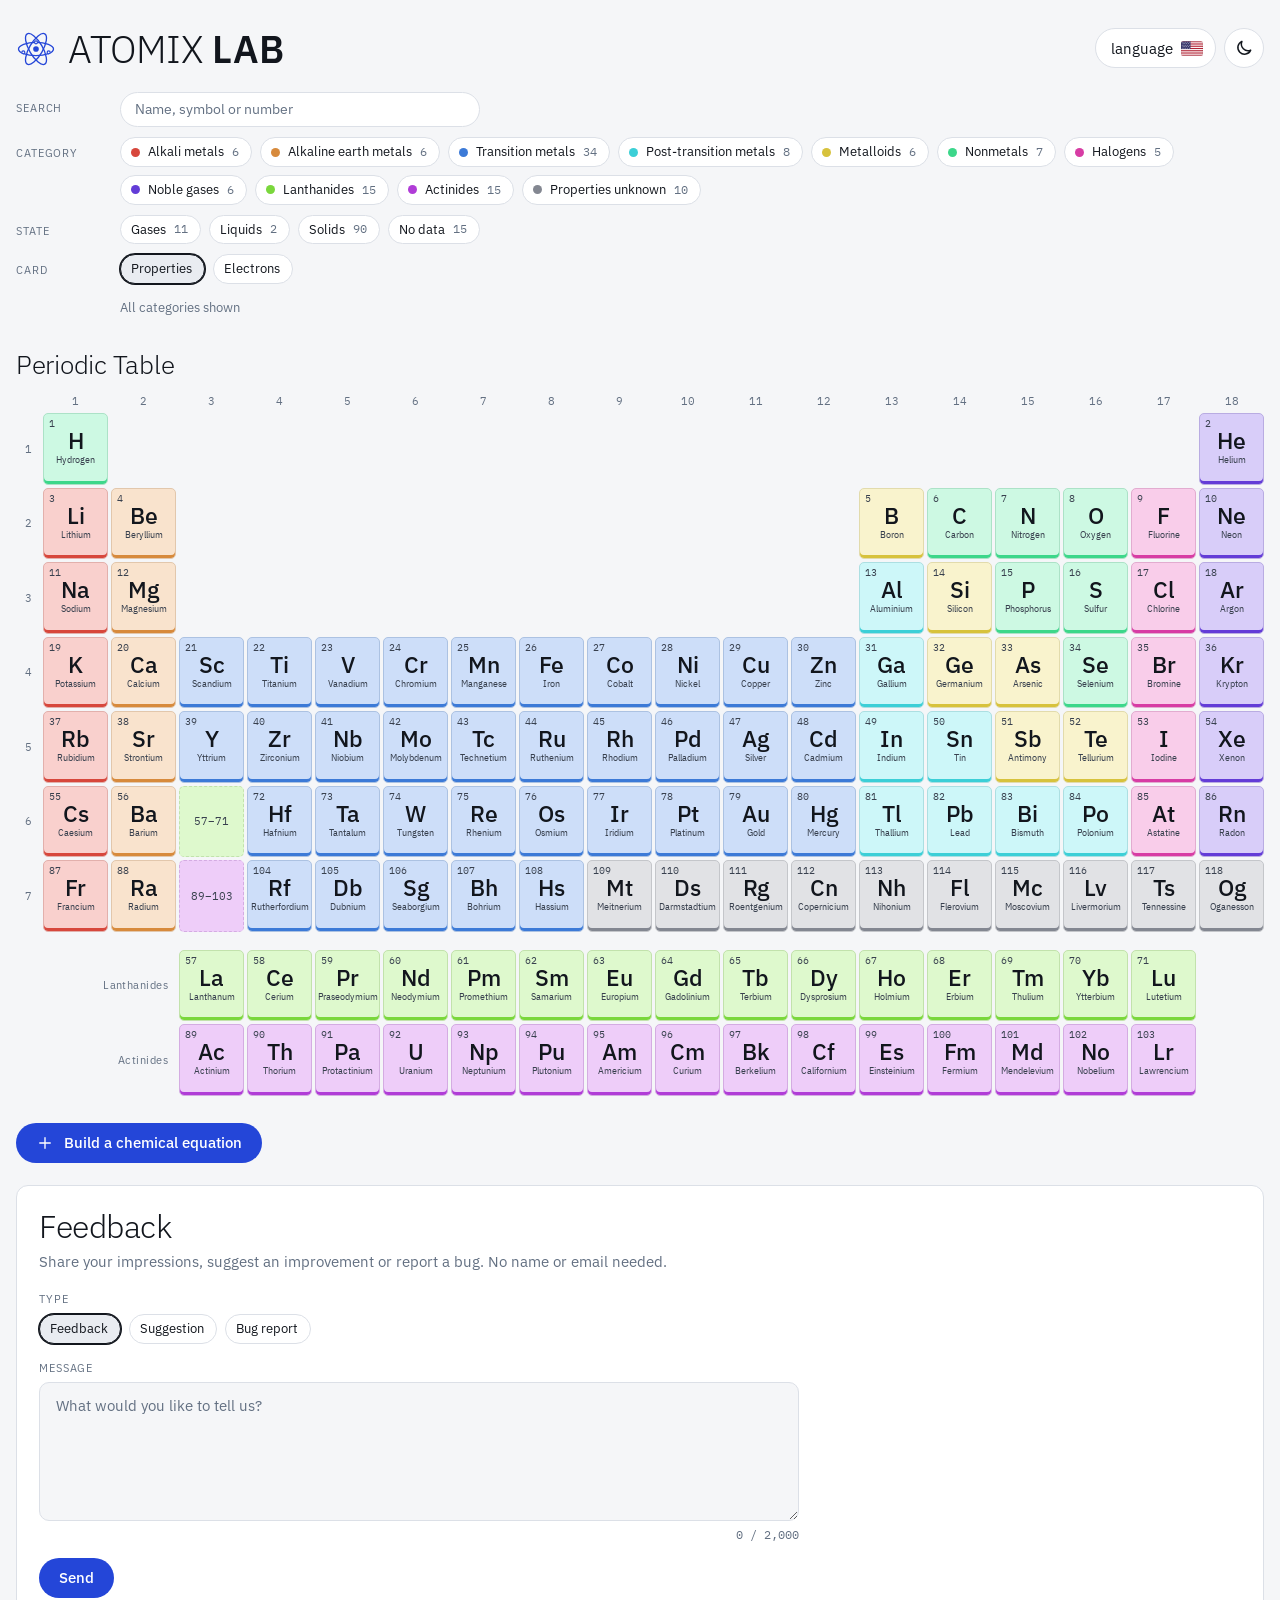
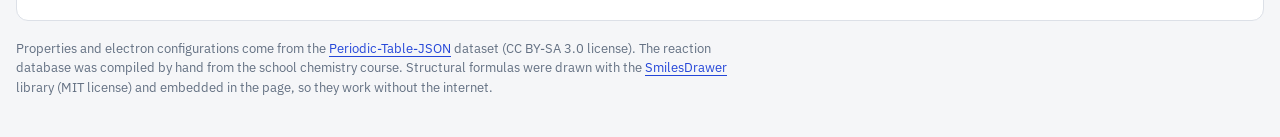
==== commit b2c9ad24: "Add SEO files and enable feedback form - canonical and og:url for https://kivox0.github.io/ - robots" ====
--- a/index.html
+++ b/index.html
@@ -6,11 +6,9 @@
 <title>ATOMIX LAB — Interactive Periodic Table and Chemical Equations</title>
 <meta name="description" content="Interactive periodic table with element properties and electron configurations. Balance chemical equations and explore school chemistry reactions.">
 <meta name="robots" content="index, follow">
-<!-- TODO: когда появится домен, добавить сюда:
-<link rel="canonical" href="https://ДОМЕН/">
-<meta property="og:url" content="https://ДОМЕН/">
--->
+<link rel="canonical" href="https://kivox0.github.io/">
 <meta property="og:type" content="website">
+<meta property="og:url" content="https://kivox0.github.io/">
 <meta property="og:site_name" content="ATOMIX LAB">
 <meta property="og:title" content="ATOMIX LAB — Interactive Periodic Table and Chemical Equations">
 <meta property="og:description" content="Interactive periodic table with element properties and electron configurations. Balance chemical equations and explore school chemistry reactions.">
@@ -171,7 +169,7 @@
       <h2 id="fb-title" data-ru="Обратная связь">Feedback</h2>
       <p data-ru="Поделитесь впечатлениями, предложите улучшение или сообщите об ошибке. Имя и email не нужны.">Share your impressions, suggest an improvement or report a bug. No name or email needed.</p>
     </div>
-    <form class="fb-form" id="fb-form" data-access-key="" novalidate>
+    <form class="fb-form" id="fb-form" data-access-key="1d2c993f-c1be-4074-a929-15368c95e88b" novalidate>
       <fieldset class="fb-types">
         <legend class="fb-label" data-ru="Тип обращения">Type</legend>
         <div class="chips">
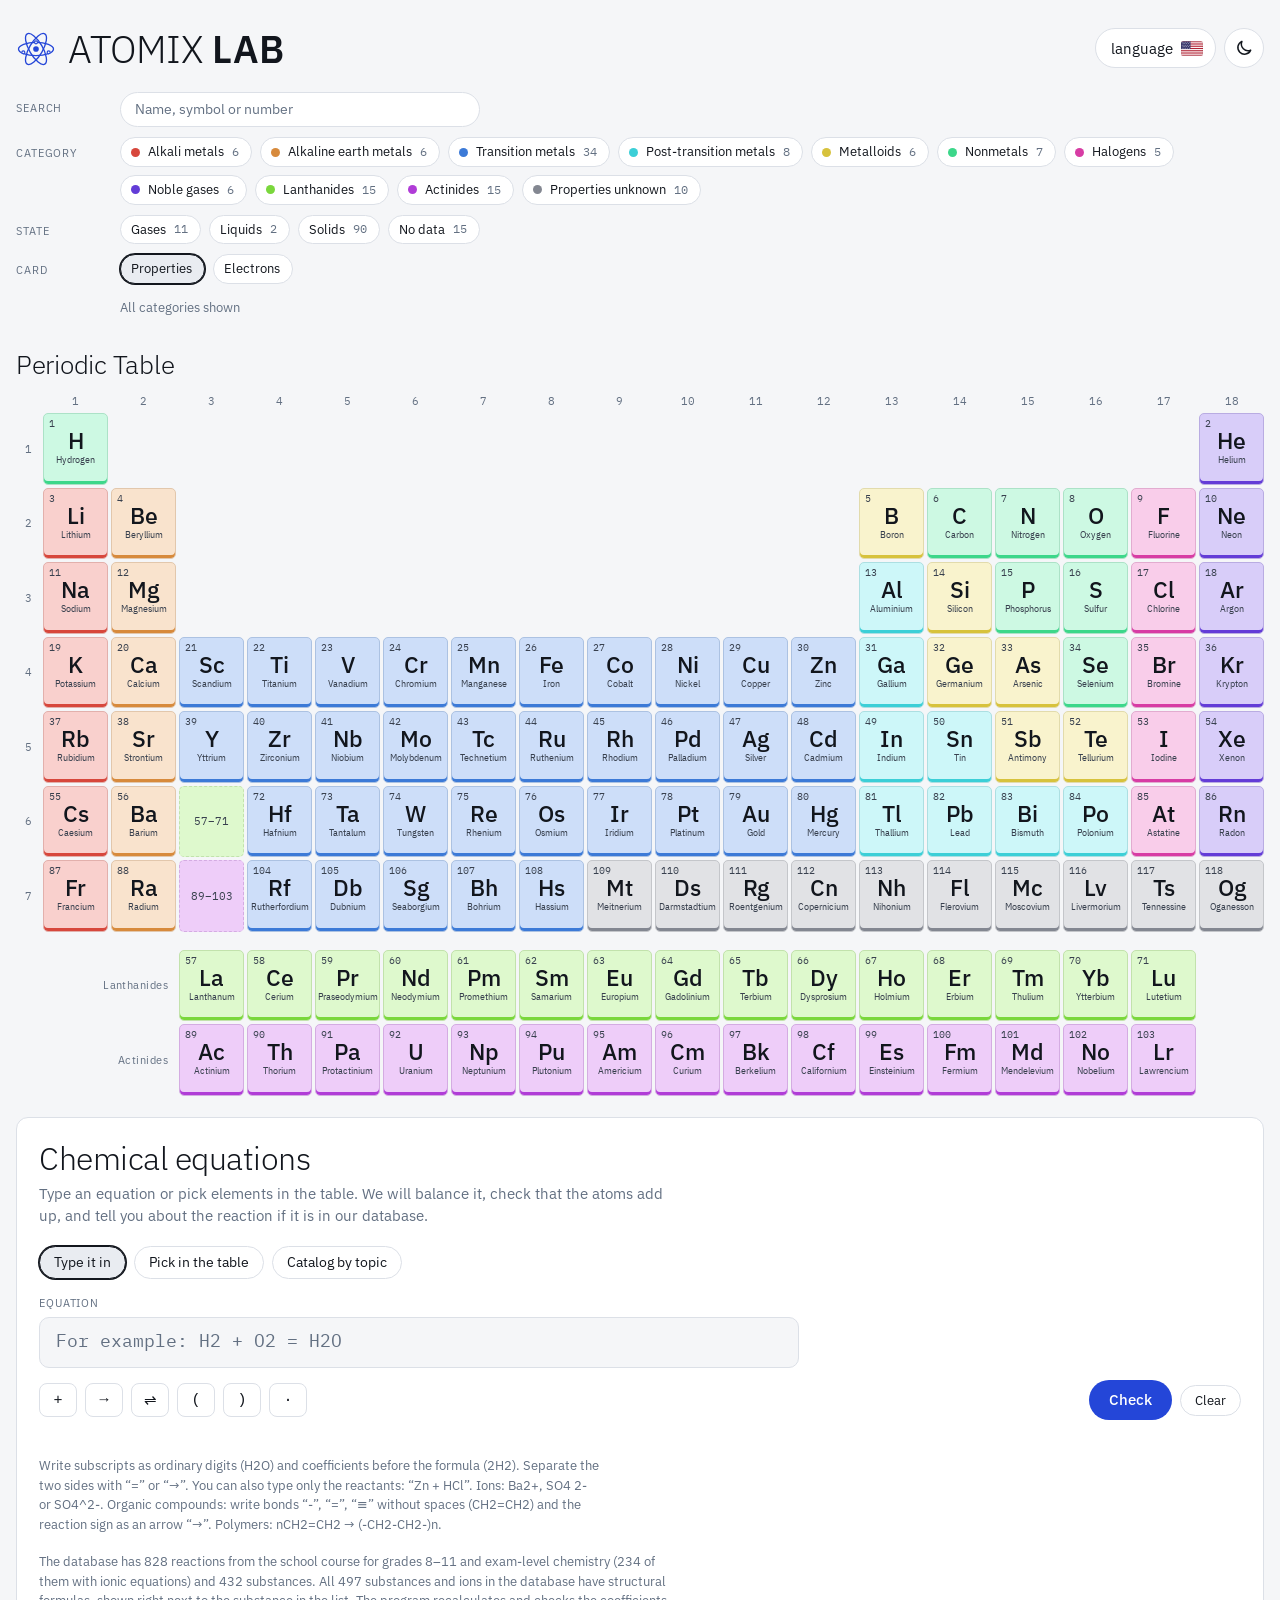
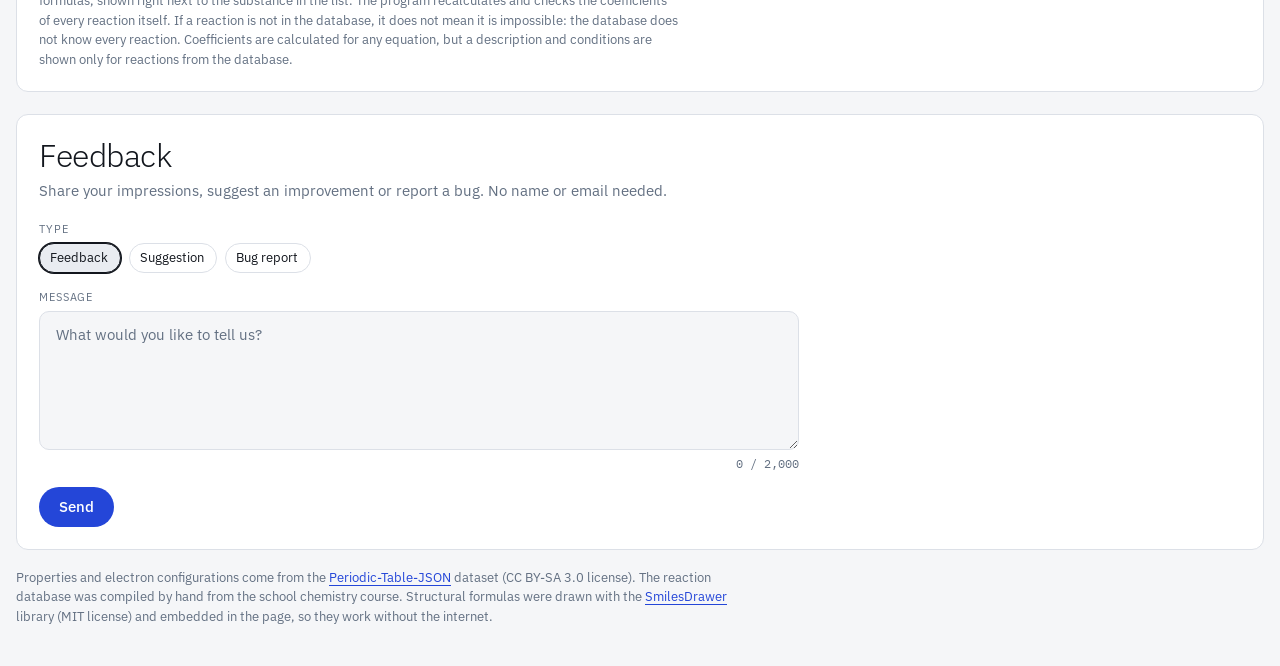
==== commit fbb8556c: "Show the equation builder open by default Remove the "Build a chemical equation" toggle button; the " ====
--- a/index.html
+++ b/index.html
@@ -98,14 +98,7 @@
   </div>
   </div>
 
-  <div class="eq-launch">
-    <button type="button" class="btn-primary" id="eq-open" aria-expanded="false" aria-controls="eq">
-      <svg viewBox="0 0 24 24" aria-hidden="true"><path d="M12 5v14M5 12h14"/></svg>
-      <span>Build a chemical equation</span>
-    </button>
-  </div>
-
-  <section class="eq" id="eq" aria-labelledby="eq-title" hidden>
+  <section class="eq" id="eq" aria-labelledby="eq-title">
     <div class="eq-head">
       <h2 id="eq-title" data-ru="Химические уравнения">Chemical equations</h2>
       <p data-ru="Введите уравнение или выберите элементы в таблице. Расставим коэффициенты, проверим, сходятся ли атомы, и расскажем о реакции, если она есть в нашей базе.">Type an equation or pick elements in the table. We will balance it, check that the atoms add up, and tell you about the reaction if it is in our database.</p>
